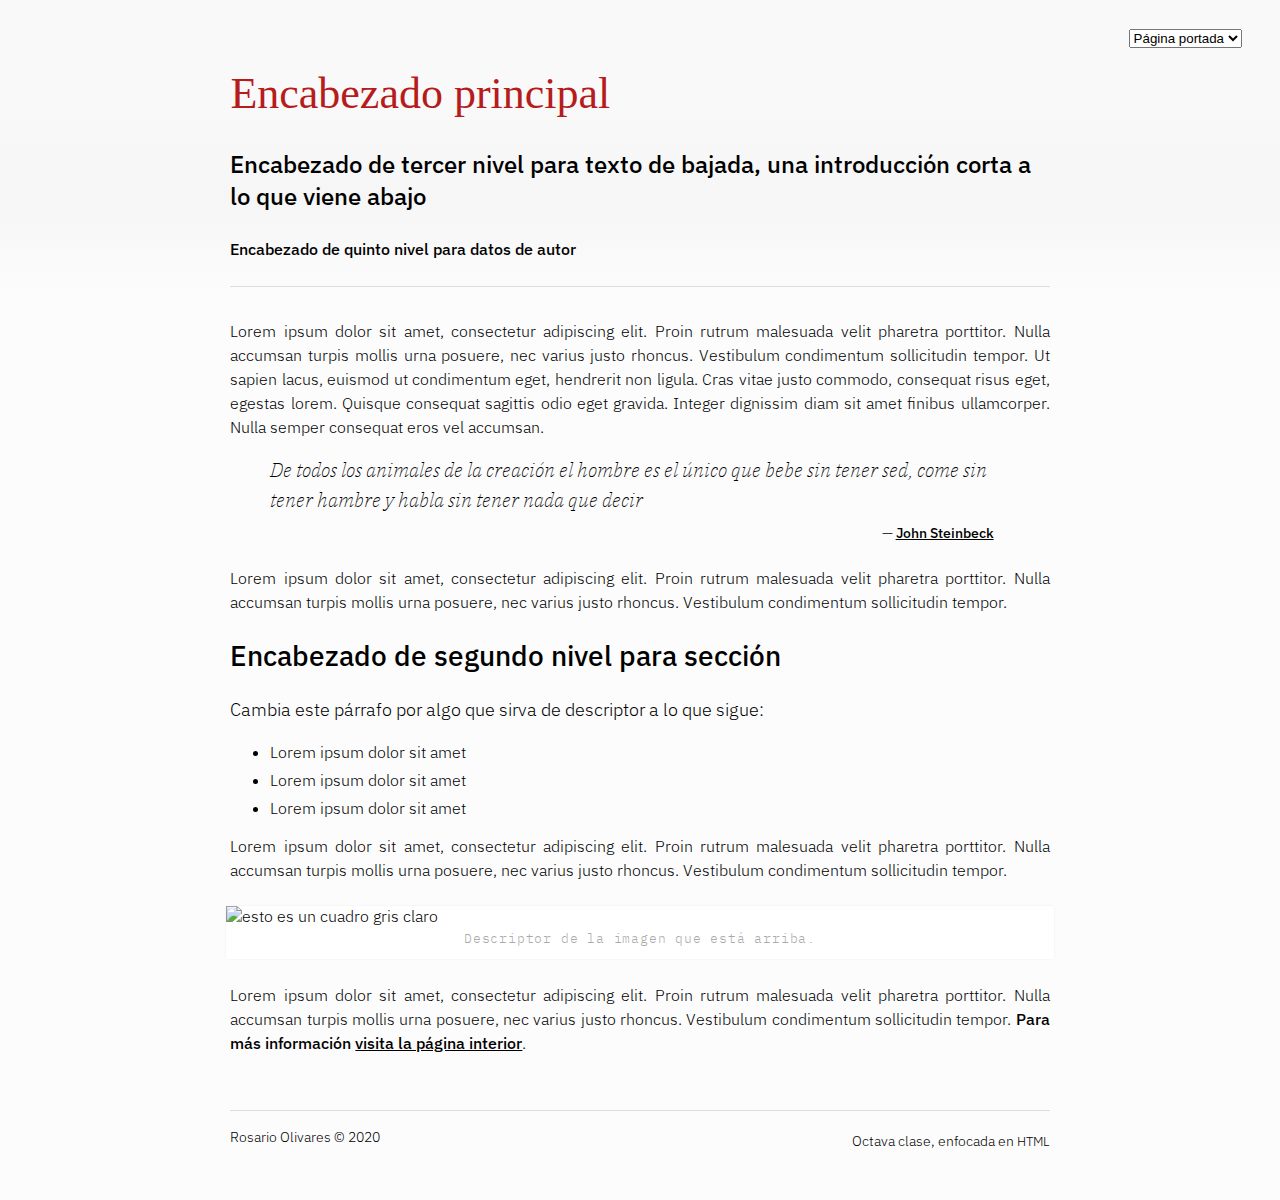
==== index.html @ fe828067 "Create index.html" ====
<!DOCTYPE html>
<html lang="es">

<head>
    <meta charset="utf-8">
    <meta name="viewport" content="width=device-width, initial-scale=1, shrink-to-fit=no">
    <!--agregar metadatos-->
    <link rel="stylesheet" href="estilo.css">
    <title>ICVU Chile 2019</title>
</head>

<body>
    <nav>
        <select onchange="if (this.value) window.location.href=this.value">
            <option value="index.html" selected>Página portada</option>
            <option value="page-1.html">Página interior</option>
            <option value="page-2.html">Página interior</option>
            <option value="page-3.html">Página interior</option>
        </select>
    </nav>
    <div class="container">
        <header>
            <!--el elemento hgroup ya no se usa; ver http://html5doctor.com/the-hgroup-element/ -->
            <h1><a href="index.html">Encabezado principal</a></h1>
            <h3>Encabezado de tercer nivel para texto de bajada, una introducción corta a lo que viene abajo</h3>
            <h5>Encabezado de quinto nivel para datos de autor</h5>
            <hr>
        </header>
        <section>
            <p>Lorem ipsum dolor sit amet, consectetur adipiscing elit. Proin rutrum malesuada velit pharetra porttitor. Nulla accumsan turpis mollis urna posuere, nec varius justo rhoncus. Vestibulum condimentum sollicitudin tempor. Ut sapien lacus, euismod ut condimentum eget, hendrerit non ligula. Cras vitae justo commodo, consequat risus eget, egestas lorem. Quisque consequat sagittis odio eget gravida. Integer dignissim diam sit amet finibus ullamcorper. Nulla semper consequat eros vel accumsan.</p>
            <blockquote cite="https://psicologiaymente.com/reflexiones/frases-famosas">
                <p>De todos los animales de la creación el hombre es el único que bebe sin tener sed, come sin tener hambre y habla sin tener nada que decir</p>
                <footer><a href="https://psicologiaymente.com/reflexiones/frases-famosas">John Steinbeck</a></footer>
            </blockquote>
            <p> Lorem ipsum dolor sit amet, consectetur adipiscing elit. Proin rutrum malesuada velit pharetra porttitor. Nulla accumsan turpis mollis urna posuere, nec varius justo rhoncus. Vestibulum condimentum sollicitudin tempor.</p>
            <h2>Encabezado de segundo nivel para sección</h2>
            <p>Cambia este párrafo por algo que sirva de descriptor a lo que sigue:</p>
            <!--ver https://developer.mozilla.org/es/docs/Web/HTML/Elemento/ul -->
            <ul>
                <li>Lorem ipsum dolor sit amet</li>
                <li>Lorem ipsum dolor sit amet</li>
                <li>Lorem ipsum dolor sit amet</li>
            </ul>
            <p>Lorem ipsum dolor sit amet, consectetur adipiscing elit. Proin rutrum malesuada velit pharetra porttitor. Nulla accumsan turpis mollis urna posuere, nec varius justo rhoncus. Vestibulum condimentum sollicitudin tempor.</p>
            <figure>
                <img src="imagen.png" alt="esto es un cuadro gris claro">
                <figcaption>Descriptor de la imagen que está arriba.</figcaption>
            </figure>
            <p>Lorem ipsum dolor sit amet, consectetur adipiscing elit. Proin rutrum malesuada velit pharetra porttitor. Nulla accumsan turpis mollis urna posuere, nec varius justo rhoncus. Vestibulum condimentum sollicitudin tempor. <strong>Para más información <a href="page.html">visita la página interior</a></strong>.</p>
        </section>
        <footer>
            <hr>
            <p>Rosario Olivares &copy; 2020 <span class="derecha">Octava clase, enfocada en <abbr title="HyperText Markup Language">html</abbr></span></p>
        </footer>
    </div>
</body>

</html>
---- estilo.css ----
@import url('https://fonts.googleapis.com/css2?family=IBM+Plex+Mono:wght@300;400;500&family=IBM+Plex+Sans:wght@300;500&family=IBM+Plex+Serif:ital,wght@1,200&display=swap');

html, body {
    margin: 0;
    padding: 0;
}

body {
    background: linear-gradient(180deg, rgba(245, 245, 245, 0.6) 100px, rgba(245, 245, 245, 0.9) 200px, rgba(252, 252, 252, 1) 300px), url('https://www.paho.org/sites/default/files/styles/flexslider_full/public/hero/2020-03/covid-19-1190x574-2-full.jpg');
    background-size: 100% auto;
    font-family: 'IBM Plex Sans', sans-serif;
    font-weight: 300;
}

:hover {
    transition: all ease 0.5s;
}

a {
    font-weight: 500;
    text-decoration: underline;
    color: #000;
}

a:hover {
    text-decoration: none;
}

h1 {
    font-family: Georgia, serif;
    font-weight: bold;
    font-size: 2.75rem;
}

h1 a {
    text-decoration: none;
    color: #b71c1c;
}

h1 a:hover {
    text-decoration: none;
    color: #c62828;
}

h2 {
    font-size: 1.75rem;
}

h3 {
    font-size: 1.5rem;
}

h4 {
    font-size: 1.25rem;
}

h5 {
    font-size: 1.0rem;
}

h6 {
    font-size: 1.0rem;
}

h2, h3, h4, h5, h6, em, strong {
    font-weight: 500;
    font-style: normal;
}

hr {
    border:none;
    border-bottom:1px solid #ddd;
}

nav {
    position: fixed;
    right: 3%;
    top: 3%;
    z-index: 999;
}

div.container {
    padding: 3% 18%;
}

@media screen and (orientation:portrait) {
    div.container {
        padding: 6%;
    }
}

p {
    line-height: 1.5;
    text-align: justify;
}

p sup a {
    text-decoration: none;
}

h2 + p{
    font-size:112%;
}

blockquote {
    padding-bottom: 0.5rem;
}

blockquote p {
    margin: 0 0 .5rem 0;
    padding: 0;
    font-family: 'IBM Plex Serif', serif;
    font-style: italic;
    font-weight: 200;
    font-size: 125%;
    text-align: left;
}

blockquote footer {
    text-align: right;
    padding-right: 1rem;
}

blockquote footer:before {
    content: "— ";
}

abbr {
    text-transform: lowercase;
    font-variant: small-caps;
    font-size: 125%;
    text-decoration: none;
    letter-spacing: 0.01rem;
}

section {
    padding: 0.5rem 0 2rem 0;
}

dl dt {
    float: left;
    font-weight: 600;
    font-size: 95%;
}

dl dd:before {
    content: " — ";
    padding-left: 0.25rem;
}

dl dd {
    padding-bottom: 0.75rem;
}

ul li, ol li {
    list-style-position: outside;
    margin-bottom: 0.5rem;
}

ul li:last-of-type, ol li:last-of-type {
    margin-bottom: 0.75rem;
}

figure {
    margin: 1.5rem -0.25rem;
    padding: 0;
    background: #fff;
    box-shadow: 0 0 2px rgba(100, 100, 100, .1)
}

figure img {
    width: 100%;
    height: auto;
}

figure figcaption {
    font-size: 80%;
    letter-spacing: 0.05rem;
    padding: 0.25rem 0.5rem 0.75rem 0.5rem;
    color: #777;
}

table {
    border-collapse: collapse;
    width: 100%;
    font-family: 'IBM Plex Mono', monospace;
    font-weight: 300;
    font-size: 90%;
    text-align: center;
    margin-bottom: 2rem;
}

@media screen and (orientation:portrait) {
    table {
        font-size: 80%;
    }
}

table tbody tr:hover {
    background-color: rgba(255, 255, 255, 0.75);
}

table tbody tr td:nth-child(5) {
    color: #f00;
}

table tr td, table tr th {
    border-bottom: 1px solid #ccc;
    padding: 0.5rem;
}

table thead tr th {
    font-size: 90%;
    font-weight: 500;
}

table thead tr th:first-child {
    text-align: left;
}

table tbody tr th {
    text-align: left;
    font-weight: 300;
}

table tbody tr td span {
    display: block;
    margin: 0 auto;
    width: 2.75rem;
    text-align: right;
}

table:first-of-type tbody tr td span {
    width: 2.25rem;
}

table tfoot, figure figcaption {
    font-size: 80%;
    font-family: 'IBM Plex Mono', monospace;
    font-weight: 300;
    text-align: center;
    color: #aaa;
}

table tfoot a, figure figcaption a {
    color: #999;
    font-weight: 400;
    text-decoration: none;
}

table tfoot a:hover, figure figcaption a:hover {
    color: #888;
    text-decoration: underline;
}

footer {
    font-size: 90%;
}

.derecha {
    float: right;
}
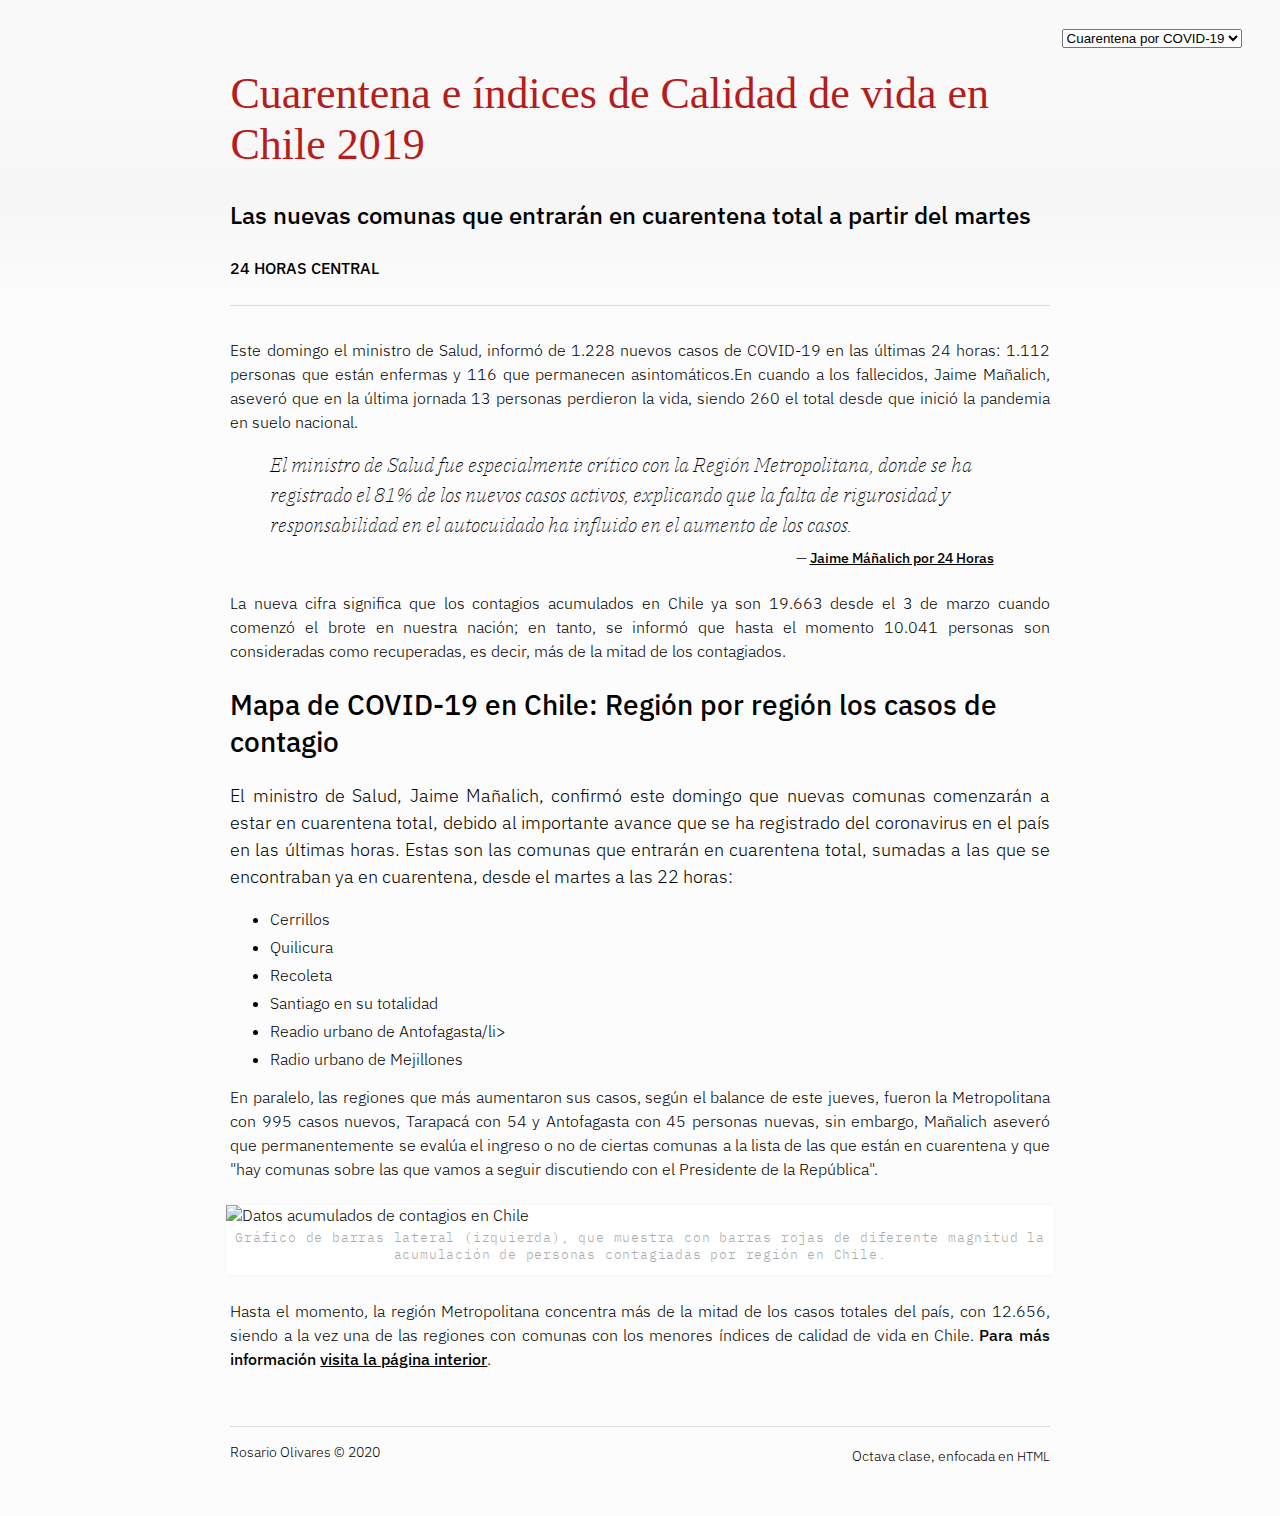
==== commit defe314e: "Update index.html" ====
--- a/index.html
+++ b/index.html
@@ -6,47 +6,50 @@
     <meta name="viewport" content="width=device-width, initial-scale=1, shrink-to-fit=no">
     <!--agregar metadatos-->
     <link rel="stylesheet" href="estilo.css">
-    <title>ICVU Chile 2019</title>
+    <title>ICVU y COVID-19 Chile</title>
 </head>
 
 <body>
     <nav>
         <select onchange="if (this.value) window.location.href=this.value">
-            <option value="index.html" selected>Página portada</option>
+            <option value="index.html" selected>Cuarentena por COVID-19</option>
             <option value="page-1.html">Página interior</option>
             <option value="page-2.html">Página interior</option>
             <option value="page-3.html">Página interior</option>
         </select>
     </nav>
     <div class="container">
-        <header>
+         <header>
             <!--el elemento hgroup ya no se usa; ver http://html5doctor.com/the-hgroup-element/ -->
-            <h1><a href="index.html">Encabezado principal</a></h1>
-            <h3>Encabezado de tercer nivel para texto de bajada, una introducción corta a lo que viene abajo</h3>
-            <h5>Encabezado de quinto nivel para datos de autor</h5>
+            <h1><a href="index.html">Cuarentena e índices de Calidad de vida en Chile 2019</a></h1>
+            <h3>Las nuevas comunas que entrarán en cuarentena total a partir del martes</h3>
+            <h5>24 HORAS CENTRAL</h5>
             <hr>
         </header>
         <section>
-            <p>Lorem ipsum dolor sit amet, consectetur adipiscing elit. Proin rutrum malesuada velit pharetra porttitor. Nulla accumsan turpis mollis urna posuere, nec varius justo rhoncus. Vestibulum condimentum sollicitudin tempor. Ut sapien lacus, euismod ut condimentum eget, hendrerit non ligula. Cras vitae justo commodo, consequat risus eget, egestas lorem. Quisque consequat sagittis odio eget gravida. Integer dignissim diam sit amet finibus ullamcorper. Nulla semper consequat eros vel accumsan.</p>
-            <blockquote cite="https://psicologiaymente.com/reflexiones/frases-famosas">
-                <p>De todos los animales de la creación el hombre es el único que bebe sin tener sed, come sin tener hambre y habla sin tener nada que decir</p>
-                <footer><a href="https://psicologiaymente.com/reflexiones/frases-famosas">John Steinbeck</a></footer>
+            <p>Este domingo el ministro de Salud, informó de 1.228 nuevos casos de COVID-19 en las últimas 24 horas: 1.112 personas que están enfermas y 116 que permanecen asintomáticos.En cuando a los fallecidos, Jaime Mañalich, aseveró que en la última jornada 13 personas perdieron la vida, siendo 260 el total desde que inició la pandemia en suelo nacional.</p>
+            <blockquote cite="https://www.24horas.cl/coronavirus/las-nuevas-comunas-que-entraran-en-cuarentena-total-a-partir-de-este-martes-4144266">
+                <p>El ministro de Salud fue especialmente crítico con la Región Metropolitana, donde se ha registrado el 81% de los nuevos casos activos, explicando que la falta de rigurosidad y responsabilidad en el autocuidado ha influido en el aumento de los casos.</p>
+                <footer><a href="https://www.24horas.cl/coronavirus/las-nuevas-comunas-que-entraran-en-cuarentena-total-a-partir-de-este-martes-4144266">Jaime Máñalich por 24 Horas</a></footer>
             </blockquote>
-            <p> Lorem ipsum dolor sit amet, consectetur adipiscing elit. Proin rutrum malesuada velit pharetra porttitor. Nulla accumsan turpis mollis urna posuere, nec varius justo rhoncus. Vestibulum condimentum sollicitudin tempor.</p>
-            <h2>Encabezado de segundo nivel para sección</h2>
-            <p>Cambia este párrafo por algo que sirva de descriptor a lo que sigue:</p>
+            <p> La nueva cifra significa que los contagios acumulados en Chile ya son 19.663 desde el 3 de marzo cuando comenzó el brote en nuestra nación; en tanto, se informó que hasta el momento 10.041 personas son consideradas como recuperadas, es decir, más de la mitad de los contagiados.</p>
+            <h2>Mapa de COVID-19 en Chile: Región por región los casos de contagio</h2>
+            <p>El ministro de Salud, Jaime Mañalich, confirmó este domingo que nuevas comunas comenzarán a estar en cuarentena total, debido al importante avance que se ha registrado del coronavirus en el país en las últimas horas. Estas son las comunas que entrarán en cuarentena total, sumadas a las que se encontraban ya en cuarentena, desde el martes a las 22 horas:</p>
             <!--ver https://developer.mozilla.org/es/docs/Web/HTML/Elemento/ul -->
             <ul>
-                <li>Lorem ipsum dolor sit amet</li>
-                <li>Lorem ipsum dolor sit amet</li>
-                <li>Lorem ipsum dolor sit amet</li>
+                <li>Cerrillos</li>
+                <li>Quilicura</li>
+                <li>Recoleta</li>
+                <li>Santiago en su totalidad</li>
+                <li>Readio urbano de Antofagasta/li>
+                <li>Radio urbano de Mejillones</li>
             </ul>
-            <p>Lorem ipsum dolor sit amet, consectetur adipiscing elit. Proin rutrum malesuada velit pharetra porttitor. Nulla accumsan turpis mollis urna posuere, nec varius justo rhoncus. Vestibulum condimentum sollicitudin tempor.</p>
+            <p>En paralelo, las regiones que más aumentaron sus casos, según el balance de este jueves, fueron la Metropolitana con 995 casos nuevos, Tarapacá con 54 y Antofagasta con 45 personas nuevas, sin embargo, Mañalich aseveró que permanentemente se evalúa el ingreso o no de ciertas comunas a la lista de las que están en cuarentena y que "hay comunas sobre las que vamos a seguir discutiendo con el Presidente de la República".</p>
             <figure>
-                <img src="imagen.png" alt="esto es un cuadro gris claro">
-                <figcaption>Descriptor de la imagen que está arriba.</figcaption>
+                <img src="Acumulación covid 03:05.png" alt="Datos acumulados de contagios en Chile">
+                <figcaption>Gráfico de barras lateral (izquierda), que muestra con barras rojas de diferente magnitud la acumulación de personas contagiadas por región en Chile.</figcaption>
             </figure>
-            <p>Lorem ipsum dolor sit amet, consectetur adipiscing elit. Proin rutrum malesuada velit pharetra porttitor. Nulla accumsan turpis mollis urna posuere, nec varius justo rhoncus. Vestibulum condimentum sollicitudin tempor. <strong>Para más información <a href="page.html">visita la página interior</a></strong>.</p>
+            <p>Hasta el momento, la región Metropolitana concentra más de la mitad de los casos totales del país, con 12.656, siendo a la vez una de las regiones con comunas con los menores índices de calidad de vida en Chile. <strong>Para más información <a href="page.html">visita la página interior</a></strong>.</p>
         </section>
         <footer>
             <hr>
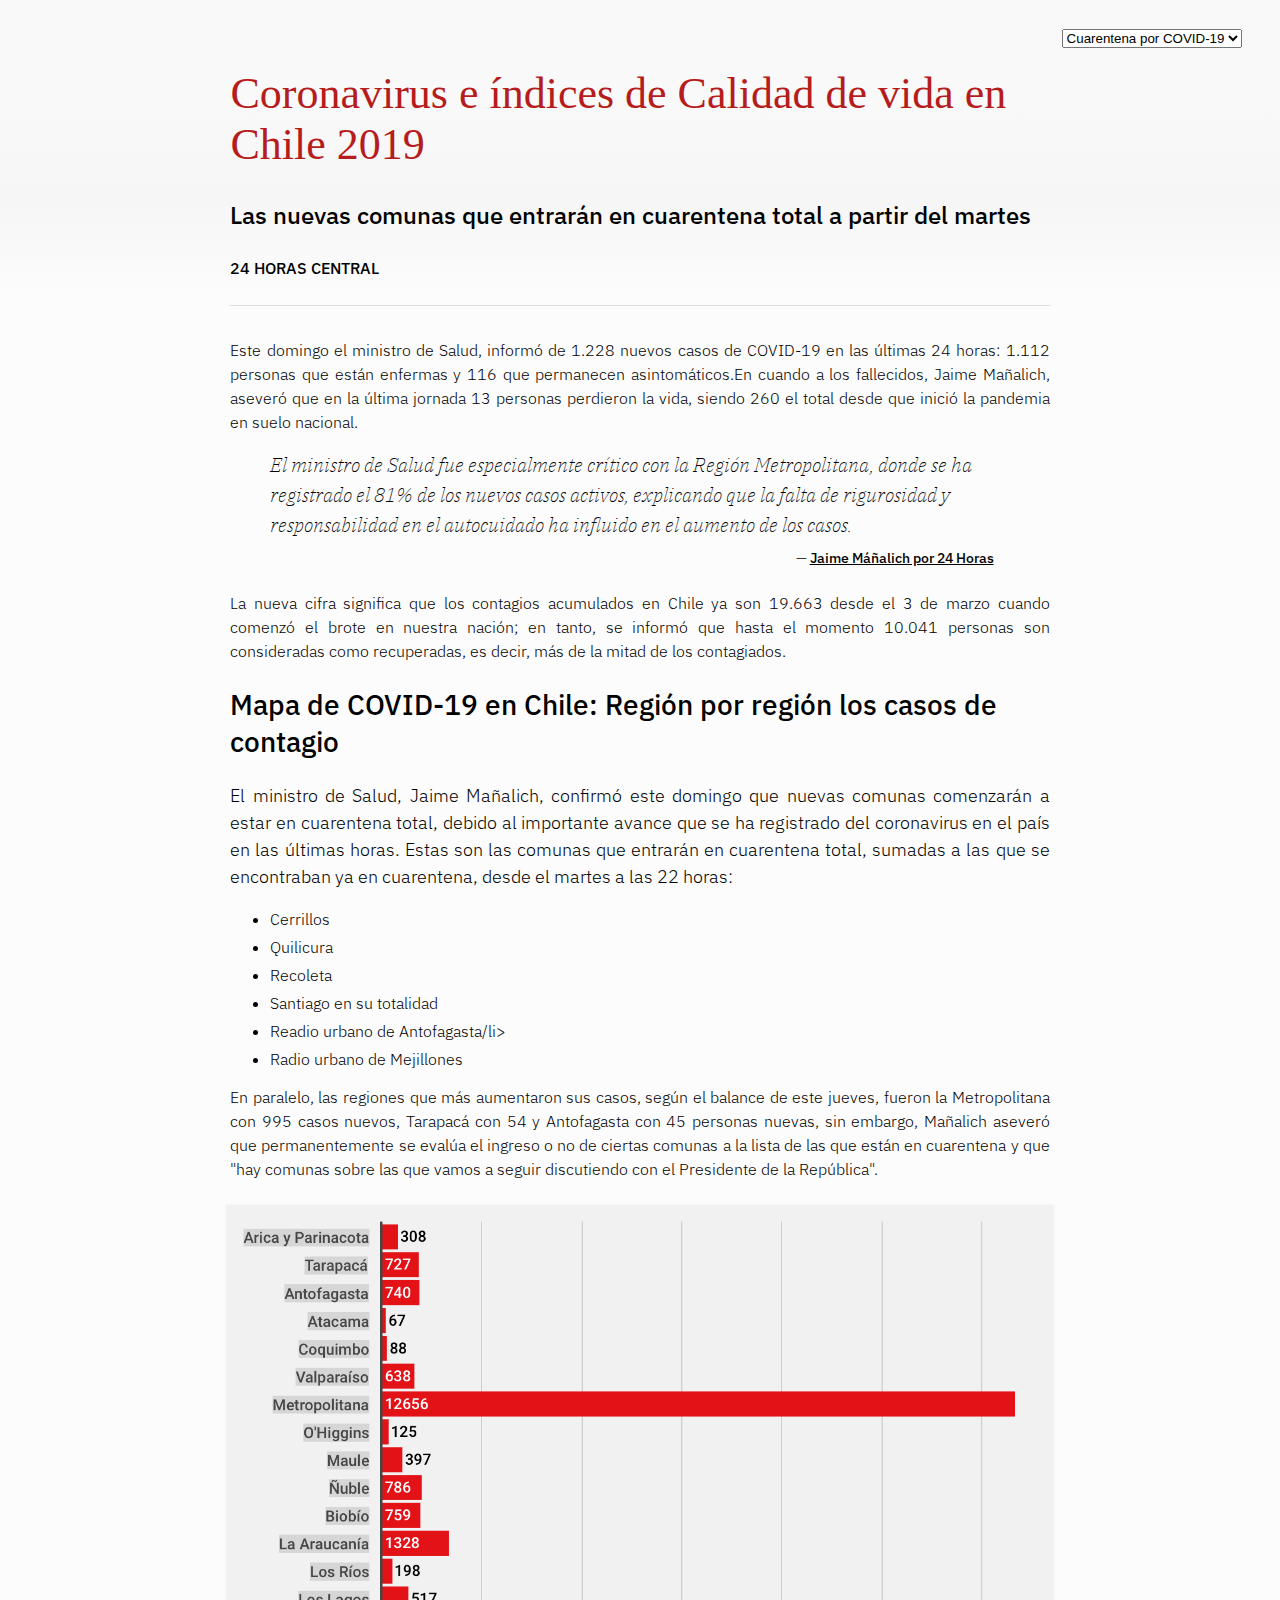
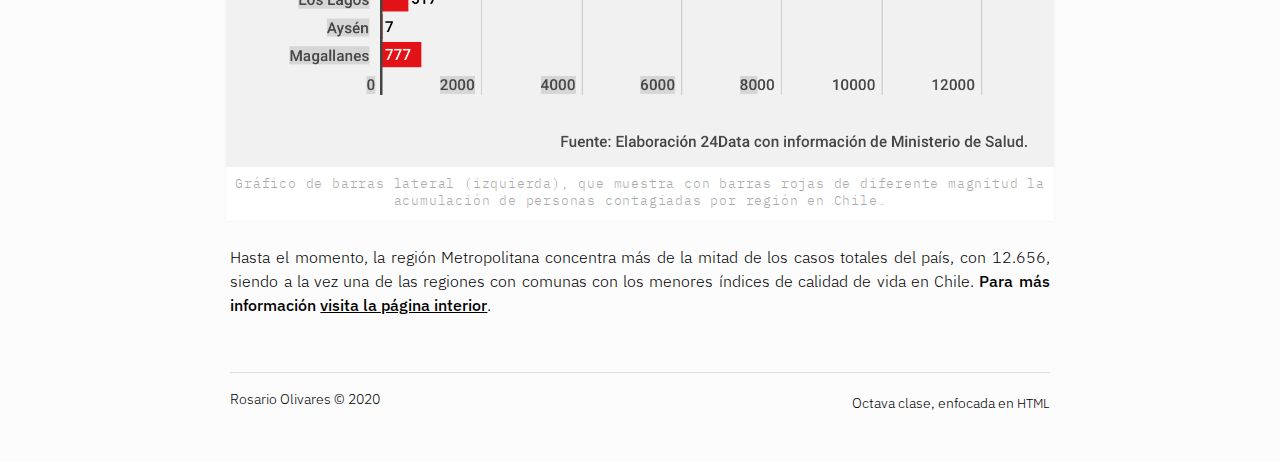
==== commit 667690a7: "Update index.html" ====
--- a/index.html
+++ b/index.html
@@ -13,7 +13,7 @@
     <nav>
         <select onchange="if (this.value) window.location.href=this.value">
             <option value="index.html" selected>Cuarentena por COVID-19</option>
-            <option value="page-1.html">Página interior</option>
+            <option value="page-1.html">ICVU</option>
             <option value="page-2.html">Página interior</option>
             <option value="page-3.html">Página interior</option>
         </select>
@@ -21,7 +21,7 @@
     <div class="container">
          <header>
             <!--el elemento hgroup ya no se usa; ver http://html5doctor.com/the-hgroup-element/ -->
-            <h1><a href="index.html">Cuarentena e índices de Calidad de vida en Chile 2019</a></h1>
+            <h1><a href="index.html">Coronavirus e índices de Calidad de vida en Chile 2019</a></h1>
             <h3>Las nuevas comunas que entrarán en cuarentena total a partir del martes</h3>
             <h5>24 HORAS CENTRAL</h5>
             <hr>
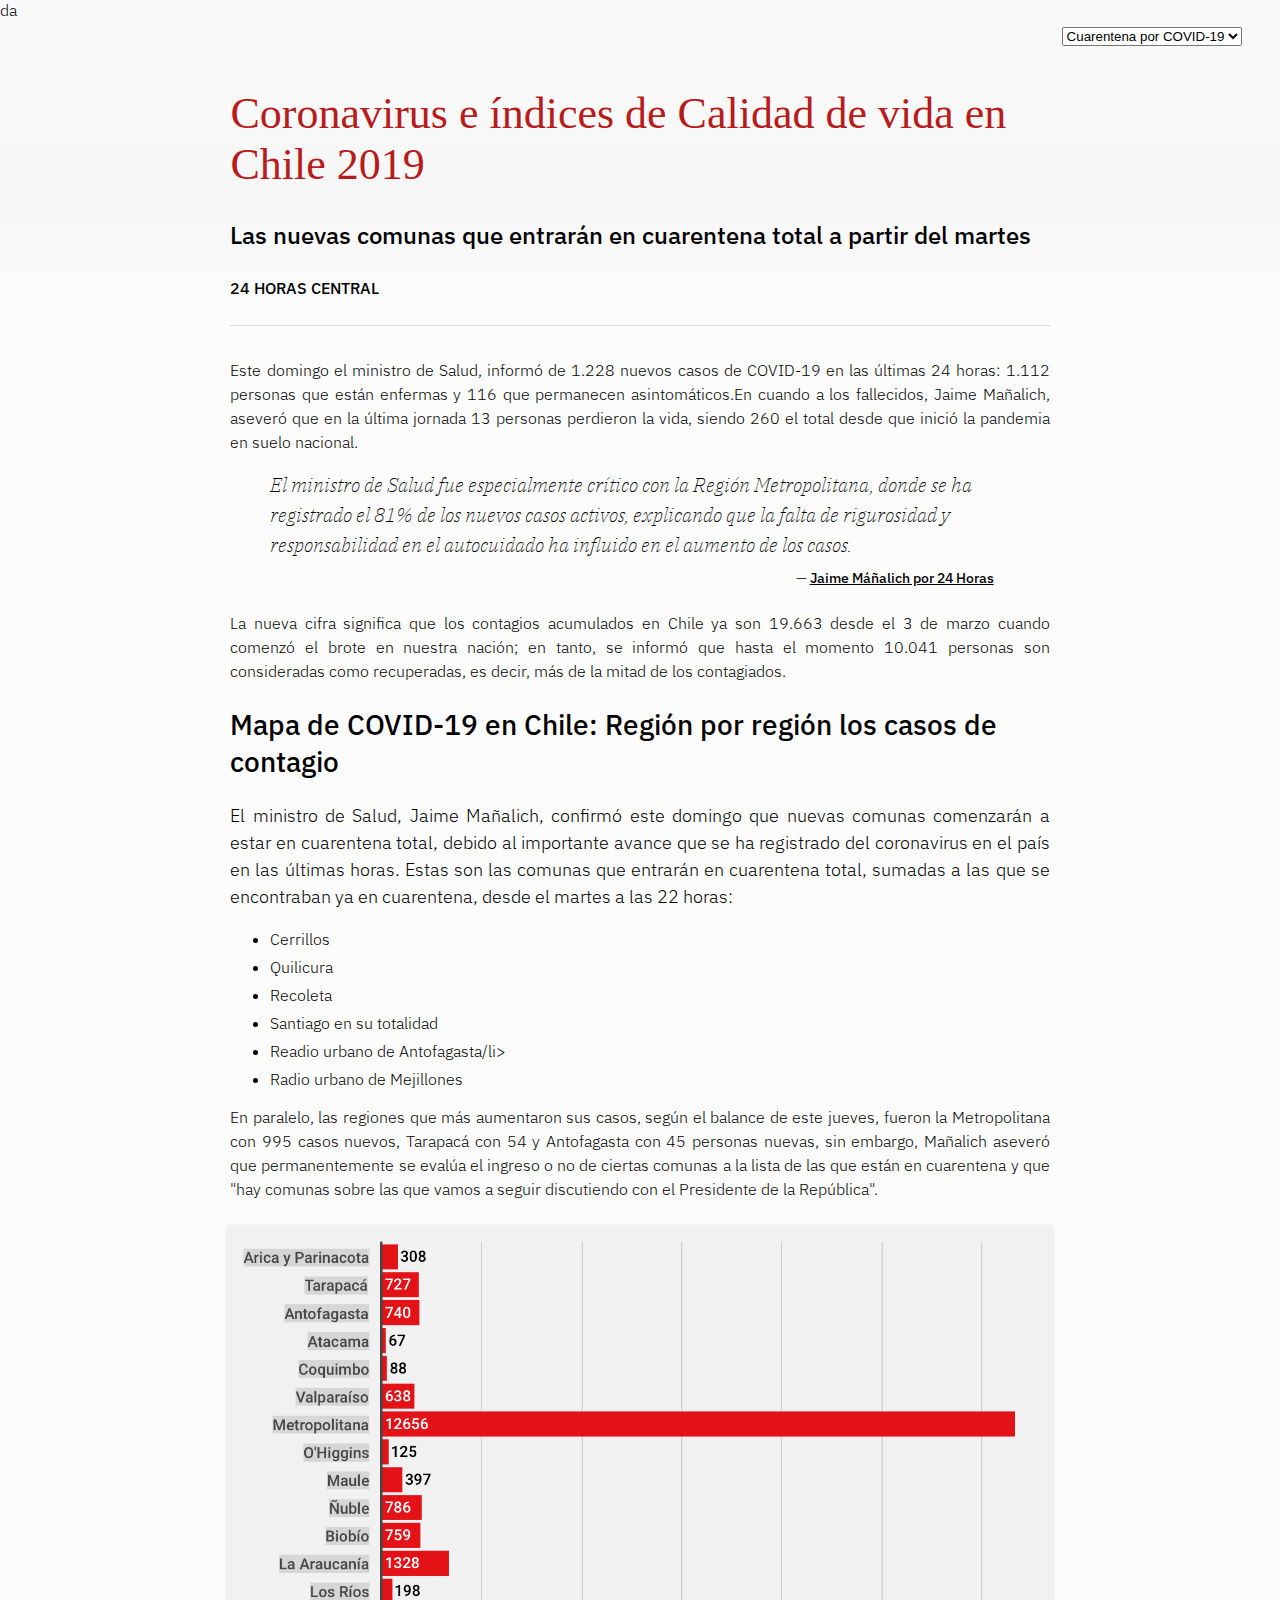
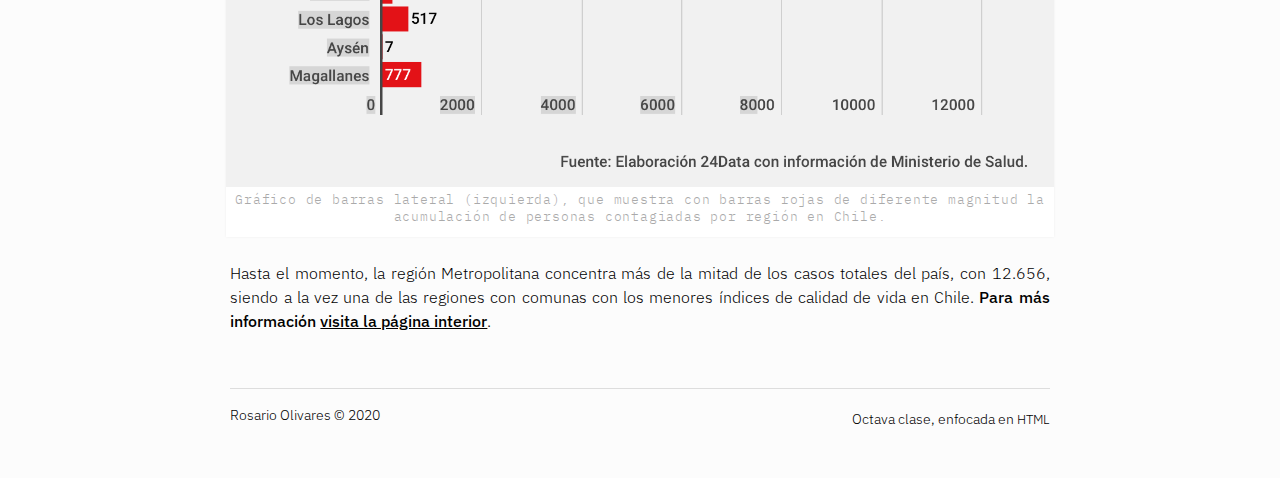
==== commit 62486bfd: "Update index.html" ====
--- a/index.html
+++ b/index.html
@@ -1,4 +1,4 @@
-<!DOCTYPE html>
+da<!DOCTYPE html>
 <html lang="es">
 
 <head>
@@ -13,9 +13,9 @@
     <nav>
         <select onchange="if (this.value) window.location.href=this.value">
             <option value="index.html" selected>Cuarentena por COVID-19</option>
-            <option value="page-1.html">ICVU</option>
-            <option value="page-2.html">Página interior</option>
-            <option value="page-3.html">Página interior</option>
+            <option value="page-1.html">ICVU Chile</option>
+            <option value="page-2.html">Segunda Página</option>
+            <option value="page-3.html">Tercera Página</option>
         </select>
     </nav>
     <div class="container">
